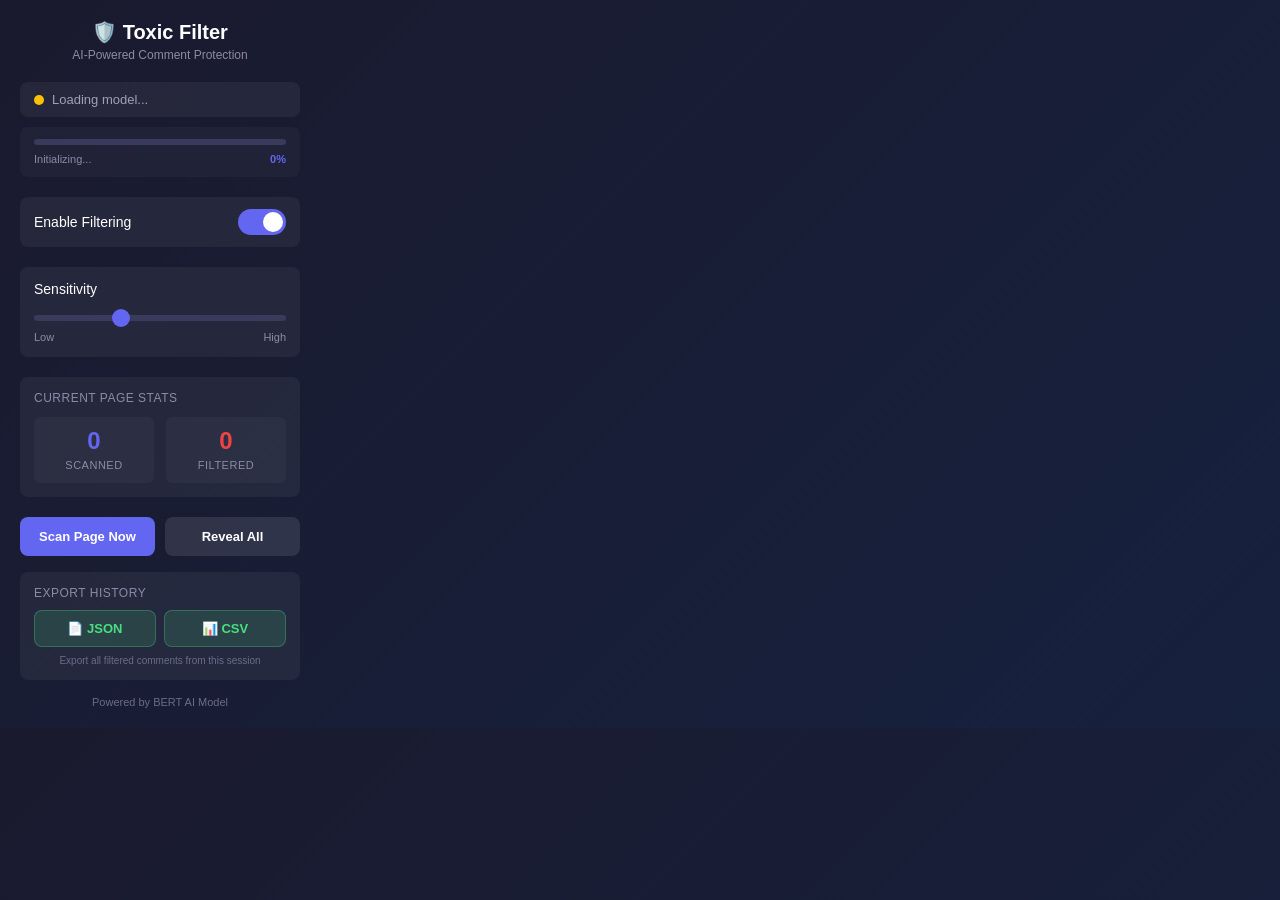
==== browser-extension/popup/popup.html @ 63515ef5 "add(full project): pushing the project" ====
<!DOCTYPE html>
<html lang="en">
<head>
  <meta charset="UTF-8">
  <meta name="viewport" content="width=device-width, initial-scale=1.0">
  <title>Toxic Comment Filter</title>
  <link rel="stylesheet" href="popup.css">
</head>
<body>
  <div class="container">
    <header>
      <h1>🛡️ Toxic Filter</h1>
      <p class="subtitle">AI-Powered Comment Protection</p>
    </header>

    <div class="status-section">
      <div class="status-indicator" id="statusIndicator">
        <span class="status-dot"></span>
        <span class="status-text" id="statusText">Loading model...</span>
      </div>
      <div class="progress-container" id="progressContainer">
        <div class="progress-bar">
          <div class="progress-fill" id="progressFill"></div>
        </div>
        <div class="progress-details">
          <span class="progress-stage" id="progressStage">Initializing...</span>
          <span class="progress-percent" id="progressPercent">0%</span>
        </div>
      </div>
    </div>

    <div class="toggle-section">
      <label class="toggle-label">
        <span>Enable Filtering</span>
        <div class="toggle-switch">
          <input type="checkbox" id="enableToggle" checked>
          <span class="toggle-slider"></span>
        </div>
      </label>
    </div>

    <div class="sensitivity-section">
      <label for="sensitivity">Sensitivity</label>
      <input type="range" id="sensitivity" min="0.3" max="0.9" step="0.1" value="0.5">
      <div class="sensitivity-labels">
        <span>Low</span>
        <span>High</span>
      </div>
    </div>

    <div class="stats-section">
      <h3>Current Page Stats</h3>
      <div class="stats-grid">
        <div class="stat-item">
          <span class="stat-value" id="scannedCount">0</span>
          <span class="stat-label">Scanned</span>
        </div>
        <div class="stat-item">
          <span class="stat-value" id="filteredCount">0</span>
          <span class="stat-label">Filtered</span>
        </div>
      </div>
    </div>

    <div class="actions-section">
      <button id="scanBtn" class="btn btn-primary">Scan Page Now</button>
      <button id="revealBtn" class="btn btn-secondary">Reveal All</button>
    </div>

    <div class="export-section">
      <h3>Export History</h3>
      <div class="export-buttons">
        <button id="exportJsonBtn" class="btn btn-export">📄 JSON</button>
        <button id="exportCsvBtn" class="btn btn-export">📊 CSV</button>
      </div>
      <p class="export-note">Export all filtered comments from this session</p>
    </div>

    <footer>
      <p>Powered by BERT AI Model</p>
    </footer>
  </div>

  <script src="popup.js" type="module"></script>
</body>
</html>
---- browser-extension/popup/popup.css ----
* {
  margin: 0;
  padding: 0;
  box-sizing: border-box;
}

body {
  font-family: -apple-system, BlinkMacSystemFont, 'Segoe UI', Roboto, Oxygen, Ubuntu, sans-serif;
  width: 320px;
  background: linear-gradient(135deg, #1a1a2e 0%, #16213e 100%);
  color: #ffffff;
}

.container {
  padding: 20px;
}

header {
  text-align: center;
  margin-bottom: 20px;
}

header h1 {
  font-size: 20px;
  font-weight: 700;
  margin-bottom: 4px;
}

.subtitle {
  font-size: 12px;
  color: #8b8ba7;
}

.status-section {
  margin-bottom: 20px;
}

.status-indicator {
  display: flex;
  align-items: center;
  gap: 8px;
  padding: 10px 14px;
  background: rgba(255, 255, 255, 0.05);
  border-radius: 8px;
}

.status-dot {
  width: 10px;
  height: 10px;
  border-radius: 50%;
  background: #ffc107;
  animation: pulse 1.5s infinite;
}

.status-indicator.ready .status-dot {
  background: #4ade80;
  animation: none;
}

.status-indicator.error .status-dot {
  background: #ef4444;
  animation: none;
}

@keyframes pulse {
  0%, 100% { opacity: 1; }
  50% { opacity: 0.5; }
}

.status-text {
  font-size: 13px;
  color: #a0a0b8;
}

.progress-container {
  margin-top: 10px;
  padding: 12px 14px;
  background: rgba(255, 255, 255, 0.03);
  border-radius: 8px;
}

.progress-container.hidden {
  display: none;
}

.progress-bar {
  width: 100%;
  height: 6px;
  background: #3a3a5c;
  border-radius: 3px;
  overflow: hidden;
}

.progress-fill {
  width: 0%;
  height: 100%;
  background: linear-gradient(90deg, #6366f1, #8b5cf6);
  border-radius: 3px;
  transition: width 0.3s ease;
}

.progress-fill.indeterminate {
  width: 30%;
  animation: indeterminate 1.5s infinite ease-in-out;
}

@keyframes indeterminate {
  0% { transform: translateX(-100%); }
  100% { transform: translateX(400%); }
}

.progress-details {
  display: flex;
  justify-content: space-between;
  margin-top: 8px;
  font-size: 11px;
}

.progress-stage {
  color: #8b8ba7;
}

.progress-percent {
  color: #6366f1;
  font-weight: 600;
}

.toggle-section {
  margin-bottom: 20px;
}

.toggle-label {
  display: flex;
  justify-content: space-between;
  align-items: center;
  padding: 12px 14px;
  background: rgba(255, 255, 255, 0.05);
  border-radius: 8px;
  cursor: pointer;
}

.toggle-label span {
  font-size: 14px;
  font-weight: 500;
}

.toggle-switch {
  position: relative;
  width: 48px;
  height: 26px;
}

.toggle-switch input {
  opacity: 0;
  width: 0;
  height: 0;
}

.toggle-slider {
  position: absolute;
  cursor: pointer;
  inset: 0;
  background: #3a3a5c;
  border-radius: 26px;
  transition: 0.3s;
}

.toggle-slider::before {
  content: "";
  position: absolute;
  height: 20px;
  width: 20px;
  left: 3px;
  bottom: 3px;
  background: white;
  border-radius: 50%;
  transition: 0.3s;
}

.toggle-switch input:checked + .toggle-slider {
  background: #6366f1;
}

.toggle-switch input:checked + .toggle-slider::before {
  transform: translateX(22px);
}

.sensitivity-section {
  margin-bottom: 20px;
  padding: 14px;
  background: rgba(255, 255, 255, 0.05);
  border-radius: 8px;
}

.sensitivity-section label {
  display: block;
  font-size: 14px;
  font-weight: 500;
  margin-bottom: 10px;
}

.sensitivity-section input[type="range"] {
  width: 100%;
  height: 6px;
  background: #3a3a5c;
  border-radius: 3px;
  outline: none;
  -webkit-appearance: none;
}

.sensitivity-section input[type="range"]::-webkit-slider-thumb {
  -webkit-appearance: none;
  width: 18px;
  height: 18px;
  background: #6366f1;
  border-radius: 50%;
  cursor: pointer;
}

.sensitivity-labels {
  display: flex;
  justify-content: space-between;
  margin-top: 6px;
  font-size: 11px;
  color: #8b8ba7;
}

.stats-section {
  margin-bottom: 20px;
  padding: 14px;
  background: rgba(255, 255, 255, 0.05);
  border-radius: 8px;
}

.stats-section h3 {
  font-size: 12px;
  font-weight: 500;
  color: #8b8ba7;
  margin-bottom: 12px;
  text-transform: uppercase;
  letter-spacing: 0.5px;
}

.stats-grid {
  display: grid;
  grid-template-columns: 1fr 1fr;
  gap: 12px;
}

.stat-item {
  text-align: center;
  padding: 10px;
  background: rgba(255, 255, 255, 0.03);
  border-radius: 6px;
}

.stat-value {
  display: block;
  font-size: 24px;
  font-weight: 700;
  color: #6366f1;
}

.stat-item:last-child .stat-value {
  color: #ef4444;
}

.stat-label {
  font-size: 11px;
  color: #8b8ba7;
  text-transform: uppercase;
  letter-spacing: 0.5px;
}

.actions-section {
  display: flex;
  gap: 10px;
}

.btn {
  flex: 1;
  padding: 12px 16px;
  border: none;
  border-radius: 8px;
  font-size: 13px;
  font-weight: 600;
  cursor: pointer;
  transition: all 0.2s;
}

.btn-primary {
  background: #6366f1;
  color: white;
}

.btn-primary:hover {
  background: #5558e3;
}

.btn-primary:disabled {
  background: #4a4a6a;
  cursor: not-allowed;
}

.btn-secondary {
  background: rgba(255, 255, 255, 0.1);
  color: white;
}

.btn-secondary:hover {
  background: rgba(255, 255, 255, 0.15);
}

.export-section {
  margin-top: 16px;
  padding: 14px;
  background: rgba(255, 255, 255, 0.05);
  border-radius: 8px;
}

.export-section h3 {
  font-size: 12px;
  font-weight: 500;
  color: #8b8ba7;
  margin-bottom: 10px;
  text-transform: uppercase;
  letter-spacing: 0.5px;
}

.export-buttons {
  display: flex;
  gap: 8px;
}

.btn-export {
  flex: 1;
  padding: 10px 12px;
  background: rgba(74, 222, 128, 0.15);
  color: #4ade80;
  border: 1px solid rgba(74, 222, 128, 0.3);
}

.btn-export:hover {
  background: rgba(74, 222, 128, 0.25);
}

.export-note {
  margin-top: 8px;
  font-size: 10px;
  color: #6b6b8a;
  text-align: center;
}

footer {
  margin-top: 16px;
  text-align: center;
  font-size: 11px;
  color: #6b6b8a;
}
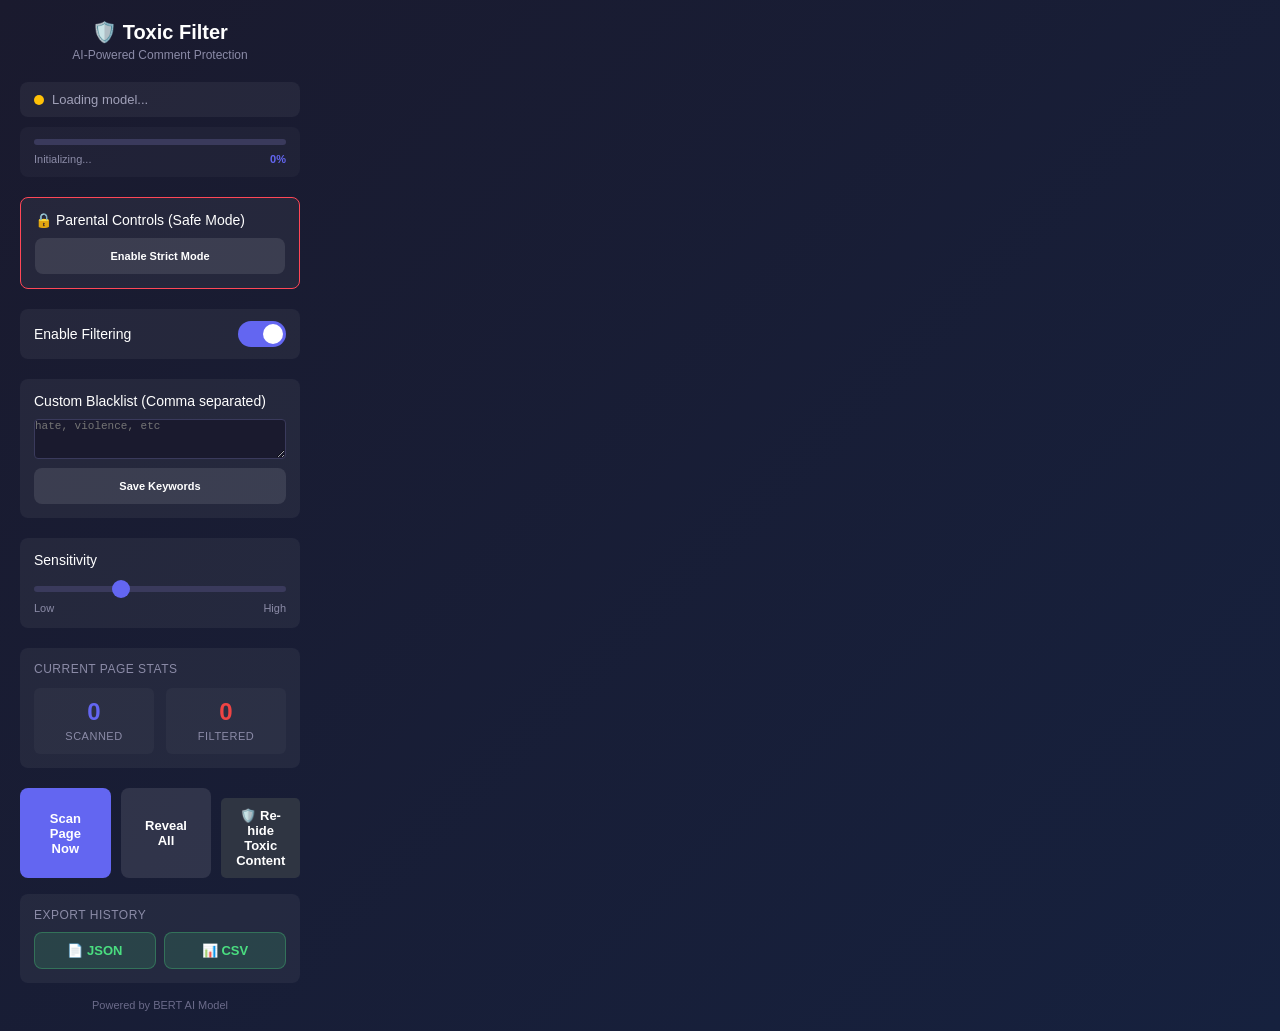
==== commit 58624be8: "updating the extension" ====
--- a/browser-extension/popup/popup.html
+++ b/browser-extension/popup/popup.html
@@ -29,6 +29,21 @@
       </div>
     </div>
 
+    <div class="sensitivity-section" style="border: 1px solid #ff4757;">
+      <label>🔒 Parental Controls (Safe Mode)</label>
+      <div id="safeModeControls">
+         <button id="enableSafeModeBtn" class="btn btn-secondary" style="width:100%; font-size: 11px;">Enable Strict Mode</button>
+      </div>
+      <div id="safeModeActive" style="display:none; text-align: center;">
+         <p style="color:#4ade80; font-size:11px; margin-bottom:5px;">STRICT MODE ACTIVE</p>
+         <input type="password" id="safeModePass" placeholder="Enter Password" style="width:70%; padding:5px; border-radius:4px; border:none;">
+        <div style="display:flex; gap:6px; align-items:center; justify-content:center; margin-top:6px;">
+          <button id="disableSafeModeBtn" class="btn-primary" style="padding:5px 10px; border-radius:4px; border:none; cursor:pointer;">Unlock</button>
+          <button id="forgotPasswordBtn" class="btn btn-secondary" style="padding:5px 8px; border-radius:4px; border:none; cursor:pointer; font-size:11px;">Forgot Password / Reset</button>
+        </div>
+      </div>
+    </div>
+
     <div class="toggle-section">
       <label class="toggle-label">
         <span>Enable Filtering</span>
@@ -37,6 +52,12 @@
           <span class="toggle-slider"></span>
         </div>
       </label>
+    </div>
+
+    <div class="sensitivity-section">
+      <label>Custom Blacklist (Comma separated)</label>
+      <textarea id="blacklistInput" placeholder="hate, violence, etc" style="width:100%; background: #1a1a2e; color: white; border: 1px solid #3a3a5c; border-radius: 4px; font-size: 11px; height: 40px;"></textarea>
+      <button id="saveKeywords" class="btn btn-secondary" style="width:100%; margin-top:5px; font-size: 11px;">Save Keywords</button>
     </div>
 
     <div class="sensitivity-section">
@@ -62,18 +83,20 @@
       </div>
     </div>
 
-    <div class="actions-section">
-      <button id="scanBtn" class="btn btn-primary">Scan Page Now</button>
-      <button id="revealBtn" class="btn btn-secondary">Reveal All</button>
-    </div>
-
+  <div class="actions-section" id="standardActions">
+    <button id="scanBtn" class="btn btn-primary">Scan Page Now</button>
+    <button id="revealBtn" class="btn btn-secondary">Reveal All</button>
+    <button id="blurAllBtn" class="btn" style="background: #2f3542; color: white; border: none; padding: 10px; border-radius: 5px; cursor: pointer; margin-top: 10px; width: 100%; font-weight: bold;">
+    🛡️ Re-hide Toxic Content
+    </button>
+  </div>
+  
     <div class="export-section">
       <h3>Export History</h3>
       <div class="export-buttons">
         <button id="exportJsonBtn" class="btn btn-export">📄 JSON</button>
         <button id="exportCsvBtn" class="btn btn-export">📊 CSV</button>
       </div>
-      <p class="export-note">Export all filtered comments from this session</p>
     </div>
 
     <footer>
@@ -83,4 +106,4 @@
 
   <script src="popup.js" type="module"></script>
 </body>
-</html>
+</html>
